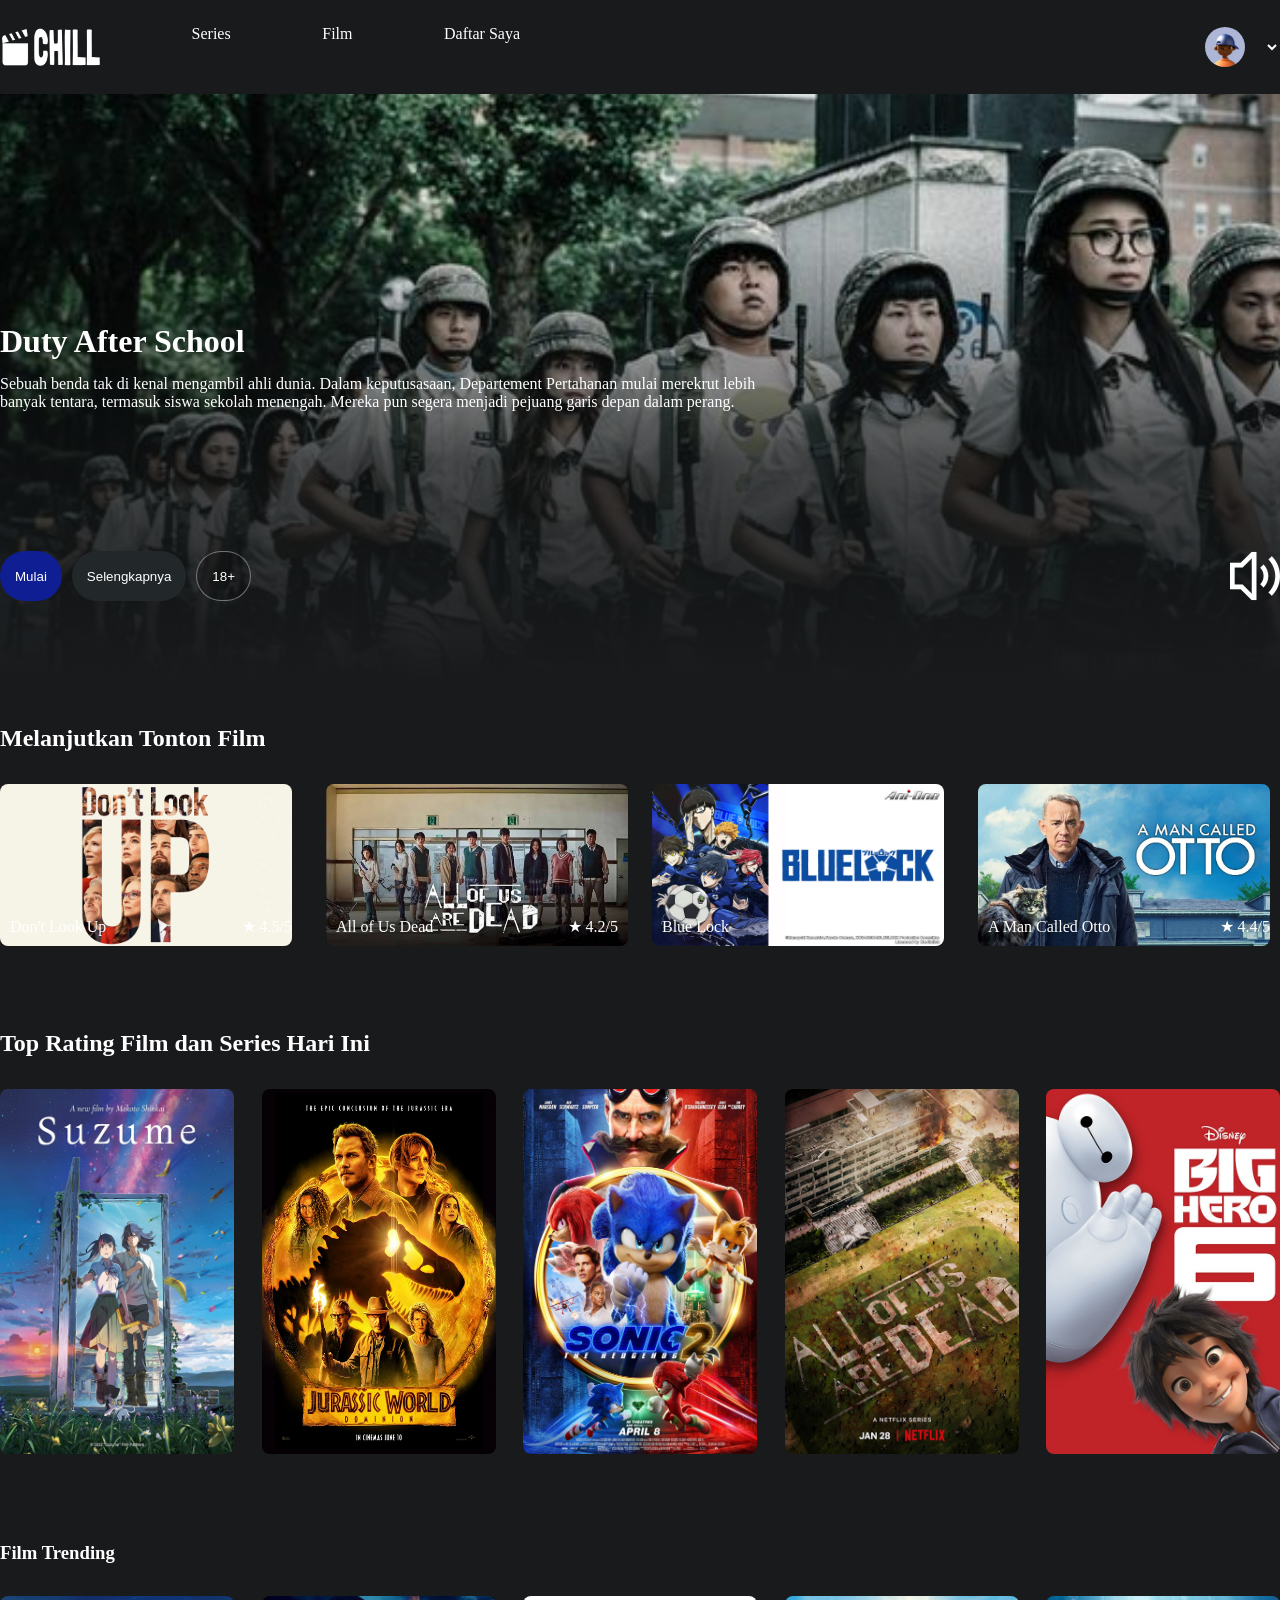
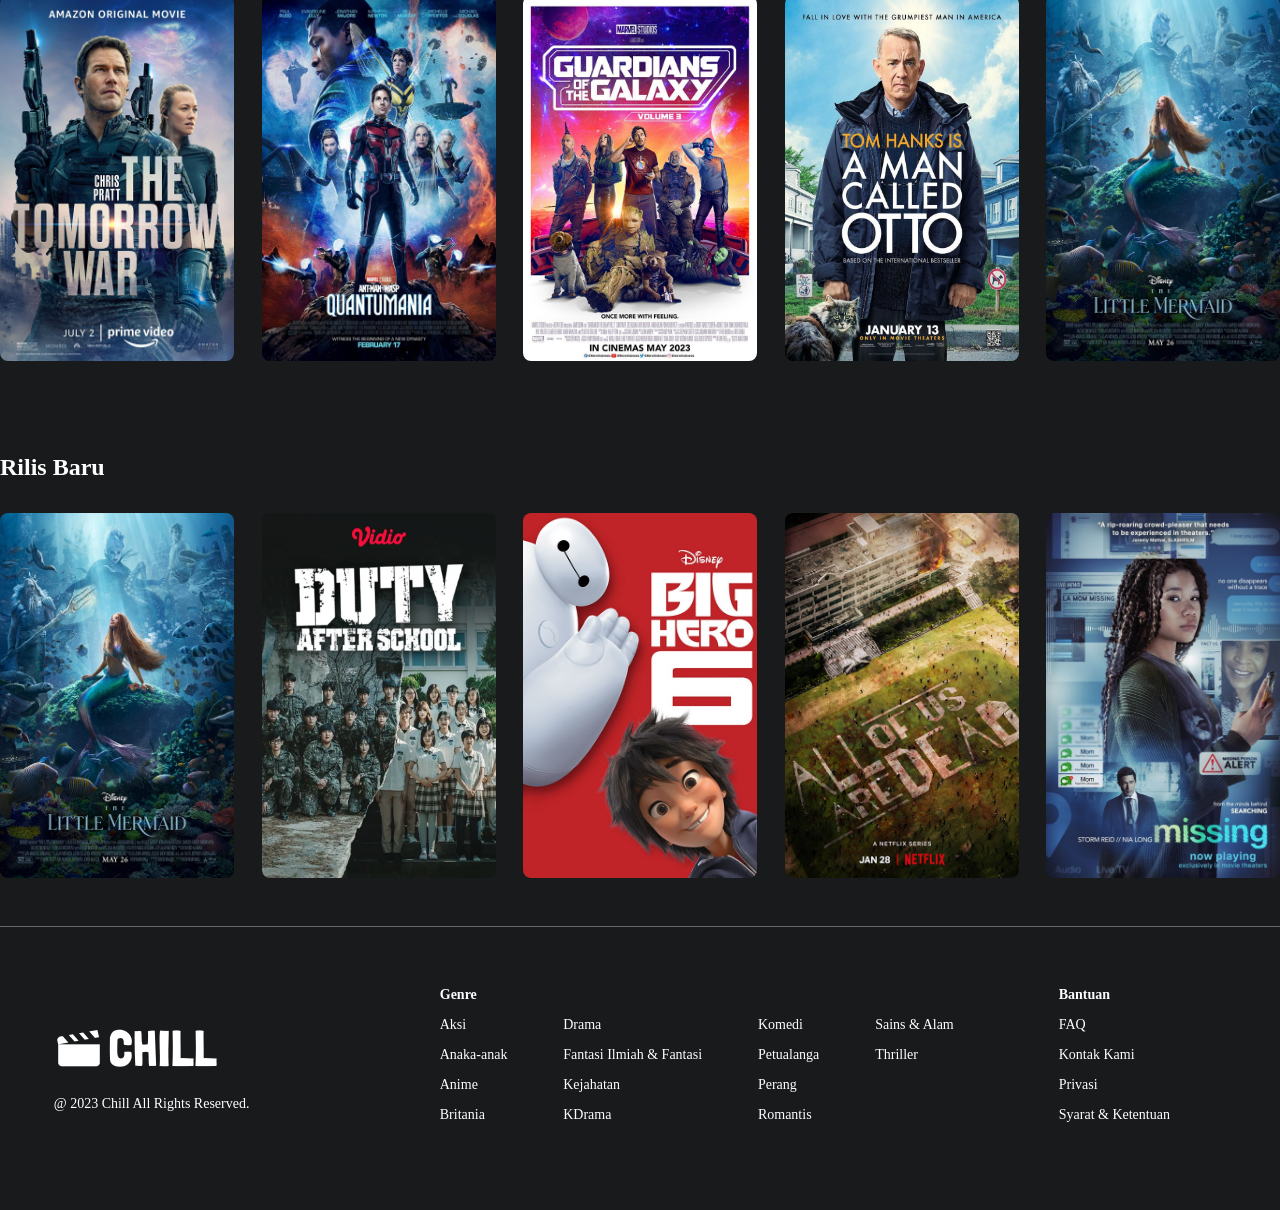
==== beranda.html @ 38a2b898 "commit pertama" ====
<!doctype html>
<html lang="en">
  <head>
    <meta charset="UTF-8" />
    <meta name="viewport" content="width=device-width, initial-scale=1.0" />
    <title>Beranda</title>
    <link rel="stylesheet" href="beranda.css" />
  </head>
  <body>
    <nav>
      <div class="navbar">
        <img class="logo" src="/assets/images/Pasted image.png" alt="" />
        <a href="">Series</a>
        <a href="">Film</a>
        <a href="">Daftar Saya</a>
      </div>
      <div class="profile">
        <img src="/assets/images/icon.png" alt="" width="40px" />
        <select name="account" id="account">
          <option>Profil</option>
          <option>Ubah Premium</option>
          <option>Keluar</option>
        </select>
      </div>
    </nav>
    <header>
      <div class="header">
        <div class="head">
          <div class="head-text">
            <h1>Duty After School</h1>
            <p>
              Sebuah benda tak di kenal mengambil ahli dunia. Dalam
              keputusasaan, Departement Pertahanan mulai merekrut lebih banyak
              tentara, termasuk siswa sekolah menengah. Mereka pun segera
              menjadi pejuang garis depan dalam perang.
            </p>
          </div>
          <div class="head-btn">
            <div class="btn-left">
              <button class="start">Mulai</button>
              <button class="info">Selengkapnya</button>
              <button id="age">18+</button>
            </div>
            <img src="/assets/images/volume-svgrepo-com.svg" alt="" />
          </div>
        </div>
      </div>
    </header>
    <div class="content">
      <div class="continue-movies">
        <h2>Melanjutkan Tonton Film</h2>
        <div class="movie-top">
          <div class="box-top">
            <img src="/assets/images/2.png" alt="" />
            <div>
              <p class="text-left">Don't Look Up</p>
              <p class="text-right">&#9733; 4.5/5</p>
            </div>
          </div>
          <div class="box-top">
            <img src="/assets/images/3.png" alt="" />
            <div>
              <p class="text-left">All of Us Dead</p>
              <p class="text-right">&#9733; 4.2/5</p>
            </div>
          </div>
          <div class="box-top">
            <img src="/assets/images/4.png" alt="" />
            <div>
              <p class="text-left">Blue Lock</p>
              <p class="text-right">&#9733; 4.6/5</p>
            </div>
          </div>
          <div class="box-top">
            <img src="/assets/images/5.png" alt="" />
            <div>
              <p class="text-left">A Man Called Otto</p>
              <p class="text-right">&#9733; 4.4/5</p>
            </div>
          </div>
        </div>
      </div>
      <div class="movies">
        <h2>Top Rating Film dan Series Hari Ini</h2>
        <div class="movie-list">
          <div class="box">
            <img src="/assets/images/6.png" alt="" />
            <div>
              <p class="text"></p>
            </div>
          </div>
          <div class="box">
            <img src="/assets/images/7.png" alt="" />
            <div>
              <p class="text"></p>
            </div>
          </div>
          <div class="box">
            <img src="/assets/images/8.png" alt="" />
            <div>
              <p class="text"></p>
            </div>
          </div>
          <div class="box">
            <img src="/assets/images/9-19.png" alt="" />
            <div>
              <p class="text"></p>
            </div>
          </div>
          <div class="box">
            <img src="/assets/images/10-18.png" alt="" />
            <div>
              <p class="text"></p>
            </div>
          </div>
        </div>
      </div>
      <div class="movies">
        <h3>Film Trending</h3>
        <div class="movie-list">
          <div class="box">
            <img src="/assets/images/11.png" alt="" />
            <div>
              <p class="text"></p>
            </div>
          </div>
          <div class="box">
            <img src="/assets/images/12.png" alt="" />
            <div>
              <p class="text"></p>
            </div>
          </div>
          <div class="box">
            <img src="/assets/images/13.png" alt="" />
            <div>
              <p class="text"></p>
            </div>
          </div>
          <div class="box">
            <img src="/assets/images/14.png" alt="" />
            <div>
              <p class="text"></p>
            </div>
          </div>
          <div class="box">
            <img src="/assets/images/15-16.png" alt="" />
            <div>
              <p class="text"></p>
            </div>
          </div>
        </div>
      </div>
      <div class="movies">
        <h2>Rilis Baru</h2>
        <div class="movie-list">
          <div class="box">
            <img src="/assets/images/15-16.png" alt="" />
            <div>
              <p class="text"></p>
            </div>
          </div>
          <div class="box">
            <img src="/assets/images/17.png" alt="" />
            <div>
              <p class="text"></p>
            </div>
          </div>
          <div class="box">
            <img src="/assets/images/10-18.png" alt="" />
            <div>
              <p class="text"></p>
            </div>
          </div>
          <div class="box">
            <img src="/assets/images/9-19.png" alt="" />
            <div>
              <p class="text"></p>
            </div>
          </div>
          <div class="box">
            <img src="/assets/images/20.png" alt="" />
            <div>
              <p class="text"></p>
            </div>
          </div>
        </div>
      </div>
    </div>
    <footer>
      <div class="foot-logo">
        <img class="logo" src="/assets/images/Pasted image.png" alt="" />
        <div>@ 2023 Chill All Rights Reserved.</div>
      </div>
      <div class="right-foot">
        <div class="foot-genre">
          <div id="genre">Genre</div>
          <div class="genre">
            <div class="genre-list">
              <a href="">Aksi</a>
              <a href="">Anaka-anak</a>
              <a href="">Anime</a>
              <a href="">Britania</a>
            </div>
            <div class="genre-list">
              <a href="">Drama</a>
              <a href="">Fantasi Ilmiah & Fantasi</a>
              <a href="">Kejahatan</a>
              <a href="">KDrama</a>
            </div>
            <div class="genre-list">
              <a href="">Komedi</a>
              <a href="">Petualanga</a>
              <a href="">Perang</a>
              <a href="">Romantis</a>
            </div>
            <div class="genre-list">
              <a href="">Sains & Alam</a>
              <a href="">Thriller</a>
            </div>
          </div>
        </div>
        <div class="foot-help">
          <div id="help">Bantuan</div>
          <div class="help-list">
            <a href="">FAQ</a>
            <a href="">Kontak Kami</a>
            <a href="">Privasi</a>
            <a href="">Syarat & Ketentuan</a>
          </div>
        </div>
      </div>
    </footer>
  </body>
</html>
---- beranda.css ----
*,
html,
body {
  margin: 0;
  padding: 0;
  box-sizing: border-box;
}

body {
  color: white;
  background-color: #181a1c;
  display: flex;
  flex-direction: column;
  align-items: center;
  justify-content: center;
}

nav {
  display: flex;
  justify-content: space-between;
  width: 1440px;
  height: 94px;
  padding: 25px 80px;
}

.navbar {
  display: flex;
  justify-content: space-between;
  width: 520px;
}

.logo {
  width: 100px;
  height: 44px;
}

a {
  text-decoration: none;
  color: white;
}

.profile {
  display: flex;
  align-items: center;
  gap: 15px;
}

.profile img {
  border-radius: 20px;
}

select {
  background-color: #181a1c;
  color: white;
  border: none;
  width: 20px;
  height: 20px;
}

option {
  font-size: 20px;
}

header {
  display: flex;
  justify-content: center;
  align-items: end;
  background-image: url(/assets/images/1.png);
  background-position: center center;
  background-size: cover;
  background-repeat: none;
  width: 1440px;
  height: 587px;
}

.header {
  display: flex;
  width: 100%;
  background: linear-gradient(
    to bottom,
    rgba(0, 0, 0, 0),
    rgba(16, 18, 19, 0.743),
    rgb(24, 26, 28)
  );
}

.head {
  display: flex;
  flex-direction: column;
  justify-content: space-between;
  width: 1440px;
  gap: 40px;
  padding: 80px;
}

.head-text {
  display: flex;
  flex-direction: column;
  width: 800px;
  height: 188px;
  gap: 15px;
}

.head-btn {
  display: flex;
  justify-content: space-between;
}

.btn-left {
  display: flex;
  width: 300px;
  gap: 10px;
}

.btn-left button {
  padding: 15px;
  border-radius: 30px;
  border: none;
  color: white;
}

.start {
  background-color: #0f1e93;
}

.info {
  background-color: #22282a;
}

#age {
  background-color: #0b0b0c3c;
  border: 1px solid rgba(255, 255, 255, 0.4);
}

.head-btn img {
  width: 50px;
}

.content {
  display: flex;
  flex-direction: column;
  align-items: center;
}

.continue-movies {
  display: flex;
  flex-direction: column;
  justify-content: center;
  padding: 40px 80px;
  height: 309px;
  gap: 32px;
}

.movie-top,
.movie-list {
  display: flex;
  justify-content: space-between;
  width: 1280px;
}

.box-top {
  display: flex;
  height: 162px;
  width: 302px;
  position: relative;
  gap: 10px;
}

.text-left {
  position: absolute;
  bottom: 10px;
  left: 10px;
}

.text-right {
  position: absolute;
  bottom: 10px;
  right: 10px;
}

.box-top img,
.box img {
  width: 100%;
  border-radius: 8px;
}

.movies {
  display: flex;
  flex-direction: column;
  width: 1440px;
  padding: 40px 80px;
  height: 512px;
  gap: 32px;
}

.box {
  display: flex;
  position: relative;
  height: 365px;
  width: 234px;
  gap: 10px;
}

.text {
  position: absolute;
  bottom: 10px;
  left: 10px;
}

footer {
  display: flex;
  justify-content: space-around;
  width: 1440px;
  height: 284px;
  padding: 60px 80px;
  font-size: 14px;
  font-weight: 200;
  border-top: 1px solid rgb(109, 104, 104);
}

.right-foot {
  display: flex;
  width: 814px;
  justify-content: space-around;
  gap: 50px;
}

.foot-logo,
.foot-genre,
.foot-help {
  display: flex;
  flex-direction: column;
}

.foot-logo {
  gap: 26px;
  width: 251px;
  justify-content: center;
}

.foot-logo img {
  width: 163px;
  gap: 10px;
}

.genre {
  display: flex;
  justify-content: space-between;
  width: 514px;
}

.foot-genre {
  display: flex;
  flex-direction: column;
  gap: 14px;
}

.genre-list,
.help-list {
  display: flex;
  flex-direction: column;
  gap: 14px;
}

.foot-help {
  display: flex;
  flex-direction: column;
  width: 140px;
  gap: 14px;
}

#genre,
#help {
  font-weight: 900;
}

@media (max-width: 1080px) {
  nav {
    width: 100%;
    padding: 20px 40px;
    align-items: center;
  }

  .navbar {
    width: 350px;
    gap: 15px;
    align-items: center;
  }

  .logo {
    width: 90px;
    height: 30px;
  }

  .navbar a {
    font-size: 16px;
  }

  .profile {
    gap: 8px;
  }

  .profile img {
    width: 30px;
  }

  header {
    width: 100%;
    height: 350px;
  }

  .head {
    width: 100%;
    padding: 25px;
    gap: 25px;
  }

  .head-text {
    width: 80%;
    height: auto;
    gap: 10px;
  }

  .head-text h1 {
    font-size: 28px;
  }

  .head-text p {
    font-size: 18px;
  }

  .head-btn {
    align-items: center;
  }

  .btn-left {
    width: auto;
  }

  .btn-left button {
    padding: 10px 15px;
  }

  .head-btn img {
    width: 35px;
  }

  h2 {
    font-size: 20px;
  }

  .content {
    width: 100%;
  }

  .continue-movies {
    width: 100%;
    height: auto;
    padding: 30px 20px;
    gap: 20px;
  }

  .movie-top {
    width: 100%;
    gap: 10px;
    overflow-x: auto;
    justify-content: flex-start;
    align-items: center;
  }

  .box-top {
    min-width: 150px;
    width: 250px;
    height: 180px;
    flex-shrink: 0;
  }

  .movies {
    width: 100%;
    height: auto;
    padding: 30px 20px;
    gap: 20px;
  }

  .movie-list {
    width: 100%;
    gap: 15px;
    overflow-x: auto;
    justify-content: flex-start;
  }

  .box {
    min-width: 150px;
    width: 150px;
    height: 240px;
    flex-shrink: 0;
  }

  footer {
    width: 100%;
    height: auto;
    padding: 40px 20px;
    flex-direction: column;
    gap: 30px;
  }

  .right-foot {
    width: 100%;
    gap: 30px;
  }

  .foot-logo {
    width: 100%;
    align-items: center;
  }

  .foot-logo img {
    width: 123px;
    gap: 7px;
  }

  .genre {
    width: 100%;
    gap: 20px;
  }

  .foot-help {
    width: auto;
  }
}

@media (max-width: 680px) {
  nav {
    padding: 15px;
    height: 50px;
  }

  .navbar {
    width: auto;
    gap: 9px;
    align-items: center;
  }

  .navbar img {
    content: url(/assets/images/Pasted\ image\ \(2\).png);
    width: 25px;
    height: 20px;
  }

  .navbar a {
    font-size: 12px;
  }

  .profile img {
    width: 20px;
  }

  header {
    height: 250px;
  }

  .head {
    padding: 20px;
  }

  .head-text {
    width: 320px;
  }

  .head-text h1 {
    font-size: 22px;
  }

  .head-text p {
    display: none;
  }

  .head-text::after {
    content: "Sebuah benda tak di kenal mengambil ahli dunia. Dalam keputusasaan, Departement Pertahanan mulai merekrut..";
    font-size: 11px;
  }

  .btn-left button {
    padding: 9px 12px;
    font-size: 12px;
  }

  .age {
    font-size: 12px;
  }

   .head-btn img {
    width: 20px;
  }


  .box-top {
    height: 200px;
    width: 380px;
  }

  .box {
    min-width: 130px;
    width: 130px;
    height: 200px;
  }

  footer {
    font-size: 12px;
    gap: 30px;
  }

  .right-foot {
    flex-direction: column;
    justify-content: center;
    gap: 10px;
    font-size: 16px;
  }

  .genre {
    width: 100%;
  }

  .genre,
  .help-list {
    display: none;
  }

  .foot-logo {
    gap: 15px;
    align-items: start;
  }

  .foot-logo img {
    width: 110px;
    height: 30px;
  }
}
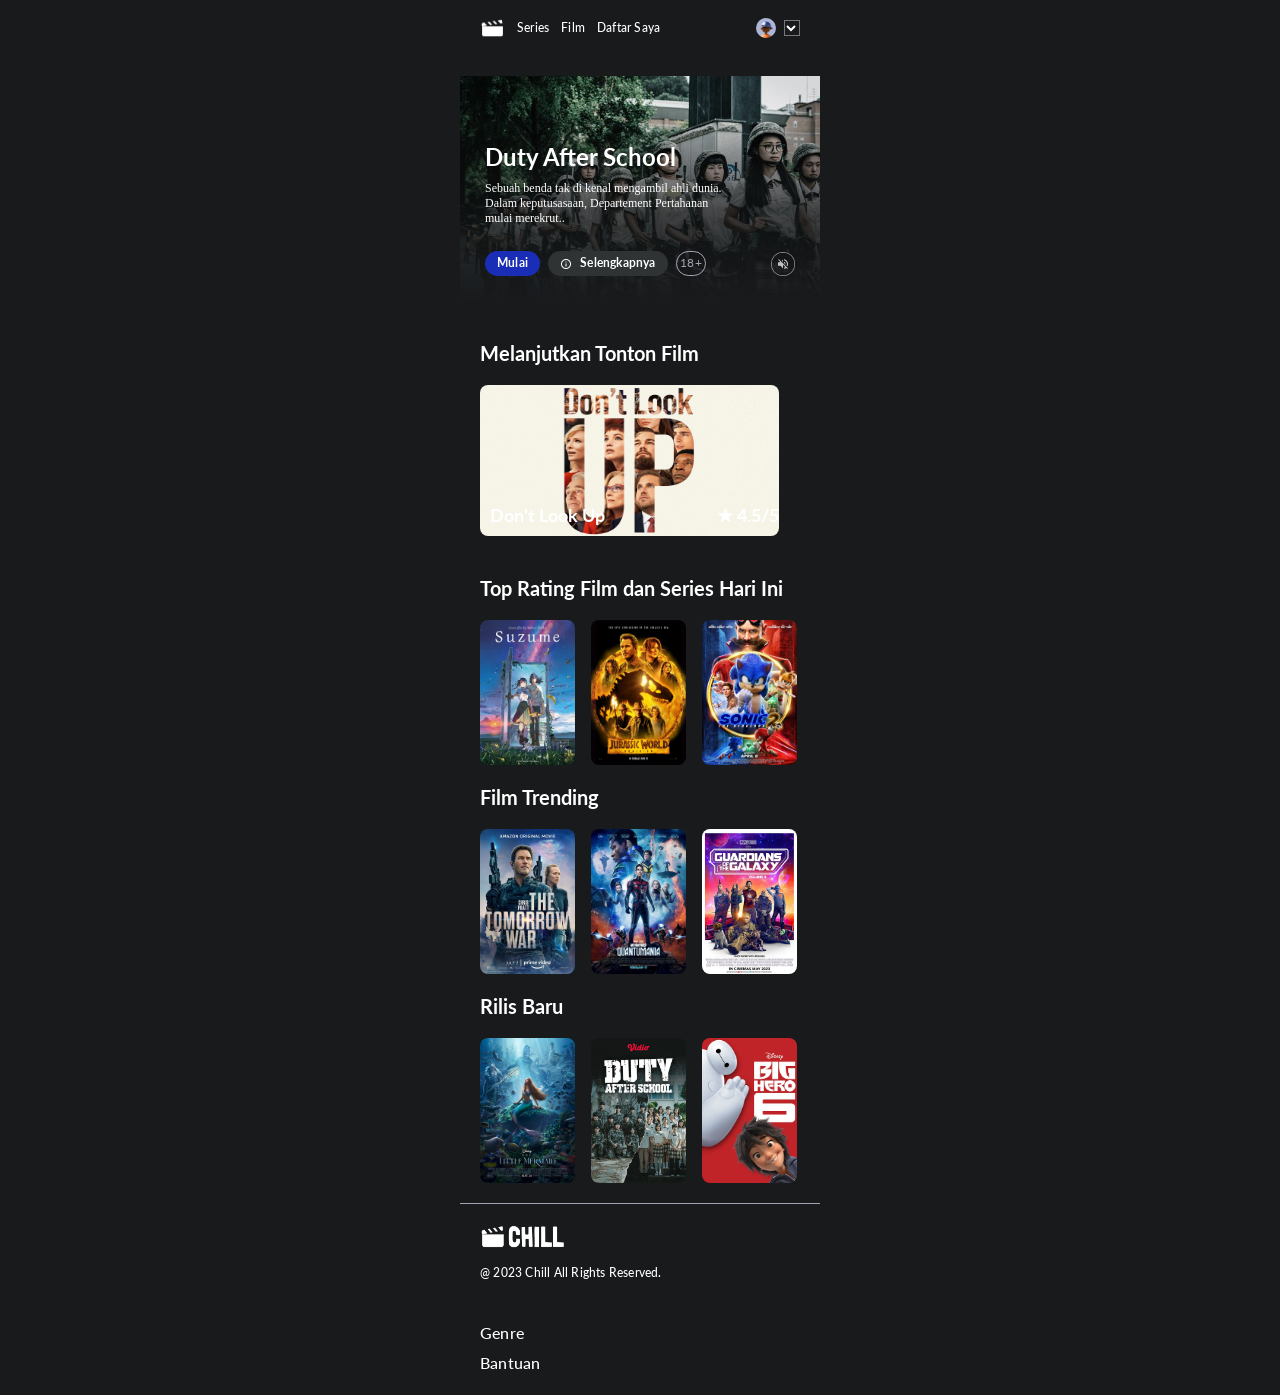
==== commit 1e8a0b8f: "repair beranda css" ====
--- a/beranda.html
+++ b/beranda.html
@@ -4,19 +4,20 @@
     <meta charset="UTF-8" />
     <meta name="viewport" content="width=device-width, initial-scale=1.0" />
     <title>Beranda</title>
-    <link rel="stylesheet" href="beranda.css" />
+    <link rel="stylesheet" href="./styles/beranda.css" />
+    <link rel="stylesheet" href="./styles/main-2.css" />
   </head>
   <body>
-    <nav>
+    <nav class="body-large-medium">
       <div class="navbar">
-        <img class="logo" src="/assets/images/Pasted image.png" alt="" />
+        <img class="logo" src="./assets/logo/movie.png" alt="" />
         <a href="">Series</a>
         <a href="">Film</a>
         <a href="">Daftar Saya</a>
       </div>
       <div class="profile">
-        <img src="/assets/images/icon.png" alt="" width="40px" />
-        <select name="account" id="account">
+        <img src="./assets/logo/profile.png" alt="" />
+        <select name="account" id="account" class="body-small-medium">
           <option>Profil</option>
           <option>Ubah Premium</option>
           <option>Keluar</option>
@@ -27,8 +28,8 @@
       <div class="header">
         <div class="head">
           <div class="head-text">
-            <h1>Duty After School</h1>
-            <p>
+            <h1 class="heading-1">Duty After School</h1>
+            <p class="body-large-medium">
               Sebuah benda tak di kenal mengambil ahli dunia. Dalam
               keputusasaan, Departement Pertahanan mulai merekrut lebih banyak
               tentara, termasuk siswa sekolah menengah. Mereka pun segera
@@ -37,43 +38,45 @@
           </div>
           <div class="head-btn">
             <div class="btn-left">
-              <button class="start">Mulai</button>
-              <button class="info">Selengkapnya</button>
-              <button id="age">18+</button>
-            </div>
-            <img src="/assets/images/volume-svgrepo-com.svg" alt="" />
+              <button class="btn-primary-shadow">Mulai</button>
+              <button class="btn-secondary-contained info">
+                <img src="./assets/logo/!.png" alt="" />Selengkapnya
+              </button>
+              <span class="age body-large-regular">18+</span>
+            </div>
+            <img src="/assets/logo/mute-volume.png" alt="" />
           </div>
         </div>
       </div>
     </header>
     <div class="content">
       <div class="continue-movies">
-        <h2>Melanjutkan Tonton Film</h2>
+        <h3 class="heading-3">Melanjutkan Tonton Film</h3>
         <div class="movie-top">
           <div class="box-top">
             <img src="/assets/images/2.png" alt="" />
-            <div>
+            <div class="heading-6">
               <p class="text-left">Don't Look Up</p>
               <p class="text-right">&#9733; 4.5/5</p>
             </div>
           </div>
           <div class="box-top">
             <img src="/assets/images/3.png" alt="" />
-            <div>
+            <div class="heading-6">
               <p class="text-left">All of Us Dead</p>
               <p class="text-right">&#9733; 4.2/5</p>
             </div>
           </div>
           <div class="box-top">
             <img src="/assets/images/4.png" alt="" />
-            <div>
+            <div class="heading-6">
               <p class="text-left">Blue Lock</p>
               <p class="text-right">&#9733; 4.6/5</p>
             </div>
           </div>
           <div class="box-top">
             <img src="/assets/images/5.png" alt="" />
-            <div>
+            <div class="heading-6">
               <p class="text-left">A Man Called Otto</p>
               <p class="text-right">&#9733; 4.4/5</p>
             </div>
@@ -81,7 +84,7 @@
         </div>
       </div>
       <div class="movies">
-        <h2>Top Rating Film dan Series Hari Ini</h2>
+        <h3 class="heading-3">Top Rating Film dan Series Hari Ini</h3>
         <div class="movie-list">
           <div class="box">
             <img src="/assets/images/6.png" alt="" />
@@ -116,7 +119,7 @@
         </div>
       </div>
       <div class="movies">
-        <h3>Film Trending</h3>
+        <h3 class="heading-3">Film Trending</h3>
         <div class="movie-list">
           <div class="box">
             <img src="/assets/images/11.png" alt="" />
@@ -151,7 +154,7 @@
         </div>
       </div>
       <div class="movies">
-        <h2>Rilis Baru</h2>
+        <h3 class="heading-3">Rilis Baru</h3>
         <div class="movie-list">
           <div class="box">
             <img src="/assets/images/15-16.png" alt="" />
@@ -186,14 +189,14 @@
         </div>
       </div>
     </div>
-    <footer>
+    <footer class="body-medium-medium">
       <div class="foot-logo">
-        <img class="logo" src="/assets/images/Pasted image.png" alt="" />
+        <img class="logo" src="./assets/logo/movie.png" alt="" />
         <div>@ 2023 Chill All Rights Reserved.</div>
       </div>
       <div class="right-foot">
         <div class="foot-genre">
-          <div id="genre">Genre</div>
+          <div class="body-medium-bold">Genre</div>
           <div class="genre">
             <div class="genre-list">
               <a href="">Aksi</a>
@@ -220,7 +223,7 @@
           </div>
         </div>
         <div class="foot-help">
-          <div id="help">Bantuan</div>
+          <div class="body-medium-bold">Bantuan</div>
           <div class="help-list">
             <a href="">FAQ</a>
             <a href="">Kontak Kami</a>
--- a/styles/beranda.css
+++ b/styles/beranda.css
@@ -0,0 +1,465 @@
+*,
+html,
+body {
+  margin: 0;
+  padding: 0;
+  box-sizing: border-box;
+}
+
+body {
+  display: flex;
+  flex-direction: column;
+  align-items: center;
+  justify-content: center;
+  color: var(--text-light-primary);
+  background-color: var(--page-header-background);
+}
+
+nav {
+  display: flex;
+  justify-content: space-between;
+  width: 1440px;
+  height: 94px;
+  padding: 25px 80px;
+}
+
+.navbar {
+  display: flex;
+  justify-content: space-between;
+  align-items: center;
+  width: 520px;
+}
+
+.logo {
+  width: 100px;
+  height: 44px;
+}
+
+a {
+  text-decoration: none;
+  color: var(--text-light-primary);
+}
+
+.profile {
+  display: flex;
+  align-items: center;
+  gap: 8px;
+}
+
+.profile img {
+  border-radius: 20px;
+  width: 40px;
+}
+
+select {
+  background-color: var(--page-header-background);
+  color: var(--text-light-primary);
+  width: 28px;
+}
+
+header {
+  display: flex;
+  justify-content: center;
+  align-items: end;
+  background-image: url(/assets/images/1.png);
+  background-position: center center;
+  background-size: cover;
+  background-repeat: none;
+  width: 1440px;
+  height: 587px;
+}
+
+.header {
+  display: flex;
+  width: 100%;
+  background: linear-gradient(
+    to bottom,
+    rgba(0, 0, 0, 0),
+    rgba(16, 18, 19, 0.743),
+    rgb(24, 26, 28)
+  );
+}
+
+.head {
+  display: flex;
+  flex-direction: column;
+  justify-content: space-between;
+  width: 1440px;
+  gap: 40px;
+  padding: 80px;
+}
+
+.head-text {
+  display: flex;
+  flex-direction: column;
+  width: 668px;
+  height: 148px;
+  gap: 20px;
+}
+
+.head-btn {
+  display: flex;
+  justify-content: space-between;
+}
+
+.btn-left {
+  display: flex;
+  align-items: center;
+  justify-content: space-between;
+  width: 350px;
+  gap: 10px;
+}
+
+button {
+  font-family: Lato;
+  font-weight: 700;
+  font-size: 16px;
+  line-height: 140%;
+  letter-spacing: 0.2px;
+}
+
+.btn-left button img {
+  display: flex;
+  width: 24px;
+}
+
+.info {
+  display: flex;
+  gap: 8px;
+  align-items: center;
+}
+
+.age {
+  display: flex;
+  justify-content: center;
+  align-items: center;
+  background-color: transparent;
+  border: 1px solid var(--text-light-secondary);
+  color: var(--text-light-secondary);
+  border-radius: 24px;
+  width: 52px;
+  height: 45px;
+}
+
+.head-btn img {
+  width: 50px;
+}
+
+.continue-movies {
+  display: flex;
+  flex-direction: column;
+  justify-content: center;
+  padding: 40px 80px;
+  height: 309px;
+  gap: 32px;
+}
+
+.movie-top,
+.movie-list {
+  display: flex;
+  justify-content: space-between;
+  gap: 24px;
+}
+
+.box-top {
+  display: flex;
+  height: 162px;
+  width: 302px;
+  position: relative;
+  gap: 10px;
+}
+
+.text-left {
+  position: absolute;
+  bottom: 10px;
+  left: 10px;
+}
+
+.text-right {
+  position: absolute;
+  bottom: 10px;
+  right: 10px;
+}
+
+.box-top img,
+.box img {
+  width: 100%;
+  border-radius: 8px;
+}
+
+.movies {
+  display: flex;
+  flex-direction: column;
+  width: 1440px;
+  padding: 40px 80px;
+  height: 512px;
+  gap: 32px;
+}
+
+.box {
+  display: flex;
+  position: relative;
+  height: 365px;
+  width: 234px;
+  gap: 10px;
+}
+
+.text {
+  position: absolute;
+  bottom: 10px;
+  left: 10px;
+}
+
+footer {
+  display: flex;
+  justify-content: space-around;
+  width: 1440px;
+  height: 284px;
+  padding: 60px 80px;
+  border-top: 1px solid var(--text-light-secondary);
+}
+
+.right-foot {
+  display: flex;
+  width: 814px;
+  justify-content: space-around;
+  gap: 50px;
+}
+
+.foot-logo,
+.foot-genre,
+.foot-help {
+  display: flex;
+  flex-direction: column;
+}
+
+.foot-logo {
+  gap: 26px;
+  width: 251px;
+  justify-content: center;
+}
+
+.foot-logo img {
+  width: 163px;
+  gap: 10px;
+}
+
+.genre {
+  display: flex;
+  justify-content: space-between;
+  width: 514px;
+}
+
+.foot-genre {
+  display: flex;
+  flex-direction: column;
+  gap: 14px;
+}
+
+.genre-list,
+.help-list {
+  display: flex;
+  flex-direction: column;
+  gap: 14px;
+}
+
+.foot-help {
+  display: flex;
+  flex-direction: column;
+  width: 140px;
+  gap: 14px;
+}
+
+@media (max-width: 580px), (max-height: 900px) {
+  body {
+    gap: 20px;
+  }
+
+  body .heading-1 {
+    font-size: 24px;
+  }
+
+  body .heading-3 {
+    font-size: 20px;
+  }
+
+  body .body-large-medium {
+    font-size: 12px;
+  }
+
+  body .body-medium-bold {
+    font-weight: 500;
+  }
+
+  body .body-medium-medium {
+    font-size: 12px;
+  }
+
+  nav {
+    width: 360px;
+    height: 56px;
+    padding: 6px 20px;
+    gap: 12px;
+  }
+
+  .navbar {
+    flex: 1;
+    gap: 12px;
+    align-items: center;
+    justify-content: flex-start;
+  }
+  .navbar img {
+    content: url(/assets/logo/vector.png);
+    width: 25px;
+    height: 20px;
+  }
+
+  .profile {
+    gap: 8px;
+  }
+
+  .profile img {
+    width: 20px;
+  }
+
+  select {
+    width: 16px;
+  }
+
+  header {
+    width: 360px;
+    height: 225px;
+  }
+
+  .head {
+    width: 100%;
+    padding: 25px;
+    gap: 25px;
+  }
+
+  .head-text {
+    width: 80%;
+    height: auto;
+    gap: 10px;
+  }
+
+  .head-text p {
+    display: none;
+  }
+
+  .head-text::after {
+    content: "Sebuah benda tak di kenal mengambil ahli dunia. Dalam keputusasaan, Departement Pertahanan mulai merekrut..";
+    font-size: 12px;
+  }
+
+  .head-btn {
+    align-items: center;
+  }
+
+  .btn-left {
+    width: 221px;
+    height: 25px;
+    gap: 8px;
+  }
+
+  .btn-left button {
+    height: 25px;
+    padding: 4px 12px;
+    font-size: 12px;
+  }
+
+  .btn-left button img {
+    width: 12px;
+    height: 12px;
+  }
+
+  span.age {
+    border-radius: 24px;
+    width: 30px;
+    height: 25px;
+  }
+
+  .head-btn img {
+    width: 24px;
+  }
+
+  .content {
+    display: flex;
+    flex-direction: column;
+    width: 360px;
+    gap: 20px;
+  }
+
+  .continue-movies {
+    width: 100%;
+    height: 235px;
+    padding: 20px;
+    gap: 20px;
+  }
+
+  .movie-top {
+    width: 100%;
+    gap: 16px;
+    overflow-x: auto;
+    justify-content: flex-start;
+    align-items: center;
+  }
+
+  .box-top {
+    min-width: 309px;
+    width: 309px;
+    height: 151px;
+  }
+
+  .movies {
+    width: 100%;
+    height: 189px;
+    padding: 0px 20px;
+    gap: 20px;
+  }
+
+  .movie-list {
+    width: 100%;
+    gap: 16px;
+    overflow-x: auto;
+    justify-content: flex-start;
+    align-items: center;
+  }
+
+  .box {
+    min-width: 95px;
+    width: 95px;
+    height: 145px;
+  }
+
+  footer {
+    display: flex;
+    flex-direction: column;
+    width: 360px;
+    height: auto;
+    padding: 20px;
+    gap: 40px;
+  }
+
+  .foot-logo {
+    width: 100%;
+    gap: 16px;
+  }
+
+  .right-foot {
+    display: flex;
+    flex-direction: column;
+    width: 100%;
+    gap: 8px;
+  }
+
+  .genre,
+  .help-list {
+    display: none;
+  }
+
+  .foot-logo img {
+    width: 84px;
+    height: 25px;
+  }
+}
--- a/styles/main-2.css
+++ b/styles/main-2.css
@@ -0,0 +1,333 @@
+@import url("https://fonts.googleapis.com/css2?family=Lato:ital,wght@0,100;0,300;0,400;0,700;0,900;1,100;1,300;1,400;1,700;1,900&display=swap");
+@import url("./token.css");
+
+/* Heading */
+
+.heading-1 {
+  font-family: "Lato";
+  font-weight: 700;
+  font-size: 48px;
+}
+
+.heading-2 {
+  font-family: "Lato";
+  font-weight: 700;
+  font-size: 40px;
+}
+.heading-3 {
+  font-family: "Lato";
+  font-weight: 700;
+  font-size: 32px;
+}
+.heading-4 {
+  font-family: "Lato";
+  font-weight: 700;
+  font-size: 24px;
+}
+.heading-5 {
+  font-family: "Lato";
+  font-weight: 700;
+  font-size: 20px;
+}
+.heading-6 {
+  font-family: "Lato";
+  font-weight: 700;
+  font-size: 18px;
+}
+
+/* Body */
+
+.body-large-bold {
+  font-family: Lato;
+  font-weight: 700;
+  font-size: 18px;
+  line-height: 140%;
+  letter-spacing: 0.2px;
+}
+
+.body-large-semiBold {
+  font-family: Lato;
+  font-weight: 600;
+  font-size: 18px;
+  line-height: 140%;
+  letter-spacing: 0.2px;
+}
+
+.body-large-medium {
+  font-family: Lato;
+  font-weight: 500;
+  font-size: 18px;
+  line-height: 140%;
+  letter-spacing: 0.2px;
+}
+
+.body-large-regular {
+  font-family: Lato;
+  font-weight: 400;
+  font-size: 18px;
+  line-height: 140%;
+  letter-spacing: 0.2px;
+}
+
+.body-medium-bold {
+  font-family: Lato;
+  font-weight: 700;
+  font-size: 16px;
+  line-height: 140%;
+  letter-spacing: 0.2px;
+}
+
+.body-medium-semiBold {
+  font-family: Lato;
+  font-weight: 600;
+  font-size: 16px;
+  line-height: 140%;
+  letter-spacing: 0.2px;
+}
+
+.body-medium-medium {
+  font-family: Lato;
+  font-weight: 500;
+  font-size: 16px;
+  line-height: 140%;
+  letter-spacing: 0.2px;
+}
+
+.body-medium-regular {
+  font-family: Lato;
+  font-weight: 400;
+  font-size: 16px;
+  line-height: 140%;
+  letter-spacing: 0.2px;
+}
+
+.body-small-bold {
+  font-family: Lato;
+  font-weight: 700;
+  font-size: 14px;
+  line-height: 140%;
+  letter-spacing: 0.2px;
+}
+
+.body-small-semiBold {
+  font-family: Lato;
+  font-weight: 600;
+  font-size: 14px;
+  line-height: 140%;
+  letter-spacing: 0.2px;
+}
+
+.body-small-medium {
+  font-family: Lato;
+  font-weight: 500;
+  font-size: 14px;
+  line-height: 140%;
+  letter-spacing: 0.2px;
+}
+
+.body-small-regular {
+  font-family: Lato;
+  font-weight: 400;
+  font-size: 14px;
+  line-height: 140%;
+  letter-spacing: 0.2px;
+}
+
+.caption-1-bold {
+  font-family: Lato;
+  font-weight: 700;
+  font-size: 12px;
+  line-height: 140%;
+  letter-spacing: 0.2px;
+}
+
+.caption-1-semiBold {
+  font-family: Lato;
+  font-weight: 600;
+  font-size: 12px;
+  line-height: 140%;
+  letter-spacing: 0.2px;
+}
+
+.caption-1-medium {
+  font-family: Lato;
+  font-weight: 600;
+  font-size: 12px;
+  line-height: 140%;
+  letter-spacing: 0.2px;
+}
+
+.caption-1-regular {
+  font-family: Lato;
+  font-weight: 400;
+  font-size: 12px;
+  line-height: 140%;
+  letter-spacing: 0.2px;
+}
+
+.caption-2-bold {
+  font-family: Lato;
+  font-weight: 700;
+  font-size: 10px;
+  line-height: 140%;
+  letter-spacing: 0.2px;
+}
+.caption-2-semiBold {
+  font-family: Lato;
+  font-weight: 600;
+  font-size: 10px;
+  line-height: 140%;
+  letter-spacing: 0.2px;
+}
+.caption-2-medium {
+  font-family: Lato;
+  font-weight: 500;
+  font-size: 10px;
+  line-height: 140%;
+  letter-spacing: 0.2px;
+}
+.caption-2-regular {
+  font-family: Lato;
+  font-weight: 400;
+  font-size: 10px;
+  line-height: 140%;
+  letter-spacing: 0.2px;
+}
+
+/* Button */
+
+.btn-primary-contained {
+  width: fit-content;
+  height: 45px;
+  padding-top: 10px;
+  padding-right: 26px;
+  padding-bottom: 10px;
+  padding-left: 26px;
+  border-radius: 48px;
+  border: none;
+  background-color: var(--primary-color-400);
+  color: var(--text-light-primary);
+}
+
+.btn-primary-shadow {
+  width: fit-content;
+  height: 45px;
+  padding-top: 10px;
+  padding-right: 26px;
+  padding-bottom: 10px;
+  padding-left: 26px;
+  border-radius: 48px;
+  border: none;
+  background-color: var(--primary-color-200);
+  color: var(--text-light-primary);
+}
+
+.btn-primary-outlined {
+  width: fit-content;
+  height: 45px;
+  padding-top: 10px;
+  padding-right: 26px;
+  padding-bottom: 10px;
+  padding-left: 26px;
+  background-color: transparent;
+  color: var(--primary-color);
+  border-width: 1px;
+  border-radius: 48px;
+  border-color: var(--primary-color);
+}
+
+.btn-secondary-contained {
+  width: fit-content;
+  height: 45px;
+  padding-top: 10px;
+  padding-right: 26px;
+  padding-bottom: 10px;
+  padding-left: 26px;
+  border: none;
+  border-radius: 48px;
+  background-color: var(--body-background);
+  color: var(--text-light-primary);
+}
+
+.btn-secondary-shadow {
+  width: fit-content;
+  height: 45px;
+  padding-top: 10px;
+  padding-right: 26px;
+  padding-bottom: 10px;
+  padding-left: 26px;
+  border-radius: 48px;
+  background-color: transparent;
+  color: var(--body-background);
+}
+
+.btn-secondary-outlined {
+  width: fit-content;
+  height: 45px;
+  padding-top: 10px;
+  padding-right: 26px;
+  padding-bottom: 10px;
+  padding-left: 26px;
+  background-color: transparent;
+  color: var(--body-background);
+  border-width: 1px;
+  border-radius: 48px;
+  border-color: var(--body-background);
+}
+
+.btn-disable-contained {
+  width: fit-content;
+  height: 45px;
+  padding-top: 10px;
+  padding-right: 26px;
+  padding-bottom: 10px;
+  padding-left: 26px;
+  border-radius: 48px;
+  background-color: var(--grey-scale-400);
+  color: var(--dark-disable);
+}
+
+.btn-disable-shadow {
+  width: fit-content;
+  height: 45px;
+  padding-top: 10px;
+  padding-right: 26px;
+  padding-bottom: 10px;
+  padding-left: 26px;
+  border-radius: 48px;
+  background-color: var(--grey-scale-300);
+  color: var(--dark-disable);
+}
+
+.btn-disable-outlined {
+  width: fit-content;
+  height: 45px;
+  padding-top: 10px;
+  padding-right: 26px;
+  padding-bottom: 10px;
+  padding-left: 26px;
+  background-color: var(--grey-scale-200);
+  color: var(--dark-disable);
+  border-width: 1px;
+  border-radius: 48px;
+  border-color: var(--dark-disable);
+}
+
+@media (max-width: 580px), (max-height: 900px) {
+ .body-large-medium, 
+ .body-small-medium {
+  font-size: 10px;
+ }
+
+ .heading-1{
+  font-size: 24px;
+ }
+
+ 
+
+ .body-large-medium,
+ .body-large-regular {
+  font-size: 12px;
+ }
+
+}
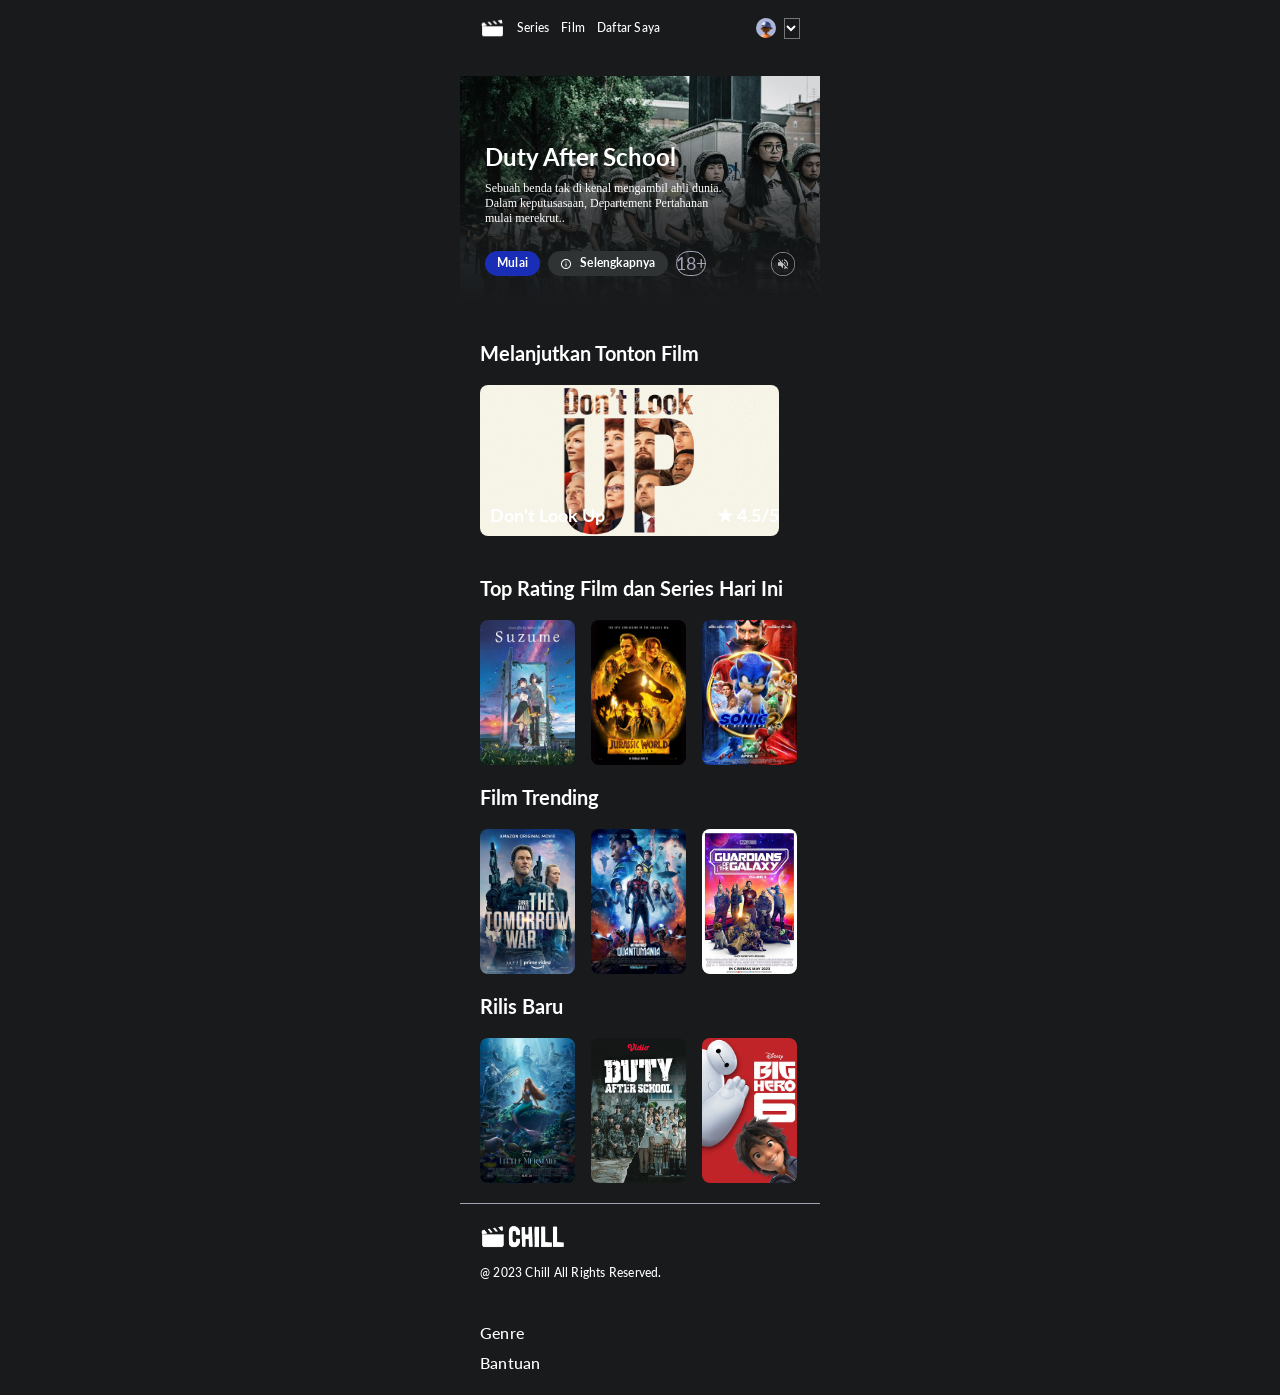
==== commit aa727151: "repair css" ====
--- a/beranda.html
+++ b/beranda.html
@@ -5,7 +5,7 @@
     <meta name="viewport" content="width=device-width, initial-scale=1.0" />
     <title>Beranda</title>
     <link rel="stylesheet" href="./styles/beranda.css" />
-    <link rel="stylesheet" href="./styles/main-2.css" />
+    <link rel="stylesheet" href="./styles/main.css" />
   </head>
   <body>
     <nav class="body-large-medium">
--- a/styles/main.css
+++ b/styles/main.css
@@ -0,0 +1,315 @@
+@import url("https://fonts.googleapis.com/css2?family=Lato:ital,wght@0,100;0,300;0,400;0,700;0,900;1,100;1,300;1,400;1,700;1,900&display=swap");
+@import url("./token.css");
+
+/* Heading */
+
+.heading-1 {
+  font-family: "Lato";
+  font-weight: 700;
+  font-size: 48px;
+}
+
+.heading-2 {
+  font-family: "Lato";
+  font-weight: 700;
+  font-size: 40px;
+}
+.heading-3 {
+  font-family: "Lato";
+  font-weight: 700;
+  font-size: 32px;
+}
+.heading-4 {
+  font-family: "Lato";
+  font-weight: 700;
+  font-size: 24px;
+}
+.heading-5 {
+  font-family: "Lato";
+  font-weight: 700;
+  font-size: 20px;
+}
+.heading-6 {
+  font-family: "Lato";
+  font-weight: 700;
+  font-size: 18px;
+}
+
+/* Body */
+
+.body-large-bold {
+  font-family: Lato;
+  font-weight: 700;
+  font-size: 18px;
+  line-height: 140%;
+  letter-spacing: 0.2px;
+}
+
+.body-large-semiBold {
+  font-family: Lato;
+  font-weight: 600;
+  font-size: 18px;
+  line-height: 140%;
+  letter-spacing: 0.2px;
+}
+
+.body-large-medium {
+  font-family: Lato;
+  font-weight: 500;
+  font-size: 18px;
+  line-height: 140%;
+  letter-spacing: 0.2px;
+}
+
+.body-large-regular {
+  font-family: Lato;
+  font-weight: 400;
+  font-size: 18px;
+  line-height: 140%;
+  letter-spacing: 0.2px;
+}
+
+.body-medium-bold {
+  font-family: Lato;
+  font-weight: 700;
+  font-size: 16px;
+  line-height: 140%;
+  letter-spacing: 0.2px;
+}
+
+.body-medium-semiBold {
+  font-family: Lato;
+  font-weight: 600;
+  font-size: 16px;
+  line-height: 140%;
+  letter-spacing: 0.2px;
+}
+
+.body-medium-medium {
+  font-family: Lato;
+  font-weight: 500;
+  font-size: 16px;
+  line-height: 140%;
+  letter-spacing: 0.2px;
+}
+
+.body-medium-regular {
+  font-family: Lato;
+  font-weight: 400;
+  font-size: 16px;
+  line-height: 140%;
+  letter-spacing: 0.2px;
+}
+
+.body-small-bold {
+  font-family: Lato;
+  font-weight: 700;
+  font-size: 14px;
+  line-height: 140%;
+  letter-spacing: 0.2px;
+}
+
+.body-small-semiBold {
+  font-family: Lato;
+  font-weight: 600;
+  font-size: 14px;
+  line-height: 140%;
+  letter-spacing: 0.2px;
+}
+
+.body-small-medium {
+  font-family: Lato;
+  font-weight: 500;
+  font-size: 14px;
+  line-height: 140%;
+  letter-spacing: 0.2px;
+}
+
+.body-small-regular {
+  font-family: Lato;
+  font-weight: 400;
+  font-size: 14px;
+  line-height: 140%;
+  letter-spacing: 0.2px;
+}
+
+.caption-1-bold {
+  font-family: Lato;
+  font-weight: 700;
+  font-size: 12px;
+  line-height: 140%;
+  letter-spacing: 0.2px;
+}
+
+.caption-1-semiBold {
+  font-family: Lato;
+  font-weight: 600;
+  font-size: 12px;
+  line-height: 140%;
+  letter-spacing: 0.2px;
+}
+
+.caption-1-medium {
+  font-family: Lato;
+  font-weight: 600;
+  font-size: 12px;
+  line-height: 140%;
+  letter-spacing: 0.2px;
+}
+
+.caption-1-regular {
+  font-family: Lato;
+  font-weight: 400;
+  font-size: 12px;
+  line-height: 140%;
+  letter-spacing: 0.2px;
+}
+
+.caption-2-bold {
+  font-family: Lato;
+  font-weight: 700;
+  font-size: 10px;
+  line-height: 140%;
+  letter-spacing: 0.2px;
+}
+.caption-2-semiBold {
+  font-family: Lato;
+  font-weight: 600;
+  font-size: 10px;
+  line-height: 140%;
+  letter-spacing: 0.2px;
+}
+.caption-2-medium {
+  font-family: Lato;
+  font-weight: 500;
+  font-size: 10px;
+  line-height: 140%;
+  letter-spacing: 0.2px;
+}
+.caption-2-regular {
+  font-family: Lato;
+  font-weight: 400;
+  font-size: 10px;
+  line-height: 140%;
+  letter-spacing: 0.2px;
+}
+
+/* Button */
+
+.btn-primary-contained {
+  width: fit-content;
+  height: 45px;
+  padding-top: 10px;
+  padding-right: 26px;
+  padding-bottom: 10px;
+  padding-left: 26px;
+  border-radius: 48px;
+  border: none;
+  background-color: var(--primary-color-400);
+  color: var(--text-light-primary);
+}
+
+.btn-primary-shadow {
+  width: fit-content;
+  height: 45px;
+  padding-top: 10px;
+  padding-right: 26px;
+  padding-bottom: 10px;
+  padding-left: 26px;
+  border-radius: 48px;
+  border: none;
+  background-color: var(--primary-color-200);
+  color: var(--text-light-primary);
+}
+
+.btn-primary-outlined {
+  width: fit-content;
+  height: 45px;
+  padding-top: 10px;
+  padding-right: 26px;
+  padding-bottom: 10px;
+  padding-left: 26px;
+  background-color: transparent;
+  color: var(--primary-color);
+  border-width: 1px;
+  border-radius: 48px;
+  border-color: var(--primary-color);
+}
+
+.btn-secondary-contained {
+  width: fit-content;
+  height: 45px;
+  padding-top: 10px;
+  padding-right: 26px;
+  padding-bottom: 10px;
+  padding-left: 26px;
+  border: none;
+  border-radius: 48px;
+  background-color: var(--body-background);
+  color: var(--text-light-primary);
+}
+
+.btn-secondary-shadow {
+  width: fit-content;
+  height: 45px;
+  padding-top: 10px;
+  padding-right: 26px;
+  padding-bottom: 10px;
+  padding-left: 26px;
+  border-radius: 48px;
+  background-color: transparent;
+  color: var(--body-background);
+}
+
+.btn-secondary-outlined {
+  width: fit-content;
+  height: 45px;
+  padding-top: 10px;
+  padding-right: 26px;
+  padding-bottom: 10px;
+  padding-left: 26px;
+  background-color: transparent;
+  color: var(--body-background);
+  border-width: 1px;
+  border-radius: 48px;
+  border-color: var(--body-background);
+}
+
+.btn-disable-contained {
+  width: fit-content;
+  height: 45px;
+  padding-top: 10px;
+  padding-right: 26px;
+  padding-bottom: 10px;
+  padding-left: 26px;
+  border-radius: 48px;
+  background-color: var(--grey-scale-400);
+  color: var(--dark-disable);
+}
+
+.btn-disable-shadow {
+  width: fit-content;
+  height: 45px;
+  padding-top: 10px;
+  padding-right: 26px;
+  padding-bottom: 10px;
+  padding-left: 26px;
+  border-radius: 48px;
+  background-color: var(--grey-scale-300);
+  color: var(--dark-disable);
+}
+
+.btn-disable-outlined {
+  width: fit-content;
+  height: 45px;
+  padding-top: 10px;
+  padding-right: 26px;
+  padding-bottom: 10px;
+  padding-left: 26px;
+  background-color: var(--grey-scale-200);
+  color: var(--dark-disable);
+  border-width: 1px;
+  border-radius: 48px;
+  border-color: var(--dark-disable);
+}
+
